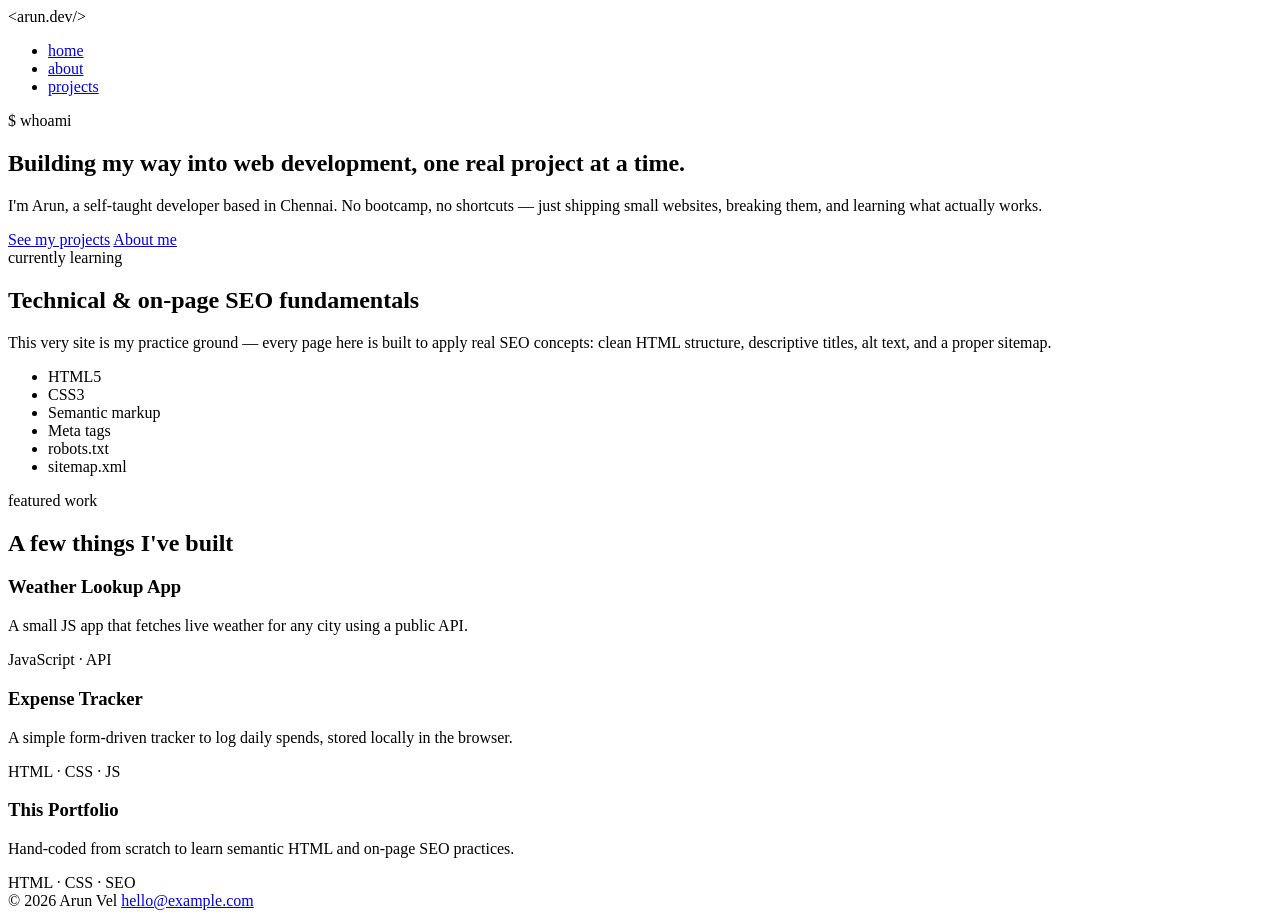
==== index.html @ 81abe114 "Rename index (1).html to index.html" ====
<!DOCTYPE html>
<html lang="en">
<head>
  <meta charset="UTF-8">
  <meta name="viewport" content="width=device-width, initial-scale=1.0">

  <!-- ===== On-Page SEO: Title & Meta Description ===== -->
  <title>Arun Vel — Self-Taught Web Developer Portfolio</title>
  <meta name="description" content="Arun Vel is a self-taught web developer learning by building real projects. Explore his work, skills, and journey from scratch to shipped websites.">
  <link rel="canonical" href="https://example.com/index.html">

  <!-- ===== Social sharing (Open Graph) ===== -->
  <meta property="og:title" content="Arun Vel — Web Developer Portfolio">
  <meta property="og:description" content="Learning web development from scratch, one real project at a time.">
  <meta property="og:type" content="website">
  <meta property="og:url" content="https://example.com/index.html">

  <link rel="stylesheet" href="style.css">
</head>
<body>

  <header>
    <div class="wrap">
      <div class="logo"><span class="bracket">&lt;</span>arun.dev<span class="bracket">/&gt;</span></div>
      <nav>
        <ul>
          <li><a href="index.html" class="active">home</a></li>
          <li><a href="about.html">about</a></li>
          <li><a href="projects.html">projects</a></li>
        </ul>
      </nav>
    </div>
  </header>

  <main>
    <section class="hero">
      <div class="wrap">
        <p class="prompt-line">$ whoami<span class="caret"></span></p>
        <!-- H1: one per page, describes the page's main subject -->
        <h1>Building my way into web development, one real project at a time.</h1>
        <p class="lede">I'm Arun, a self-taught developer based in Chennai. No bootcamp, no shortcuts — just shipping small websites, breaking them, and learning what actually works.</p>
        <div class="btn-row">
          <a href="projects.html" class="btn primary">See my projects</a>
          <a href="about.html" class="btn ghost">About me</a>
        </div>
      </div>
    </section>

    <section class="block">
      <div class="wrap">
        <span class="eyebrow">currently learning</span>
        <h2>Technical &amp; on-page SEO fundamentals</h2>
        <p>This very site is my practice ground — every page here is built to apply real SEO concepts: clean HTML structure, descriptive titles, alt text, and a proper sitemap.</p>
        <ul class="stack-list">
          <li>HTML5</li>
          <li>CSS3</li>
          <li>Semantic markup</li>
          <li>Meta tags</li>
          <li>robots.txt</li>
          <li>sitemap.xml</li>
        </ul>
      </div>
    </section>

    <section class="block">
      <div class="wrap">
        <span class="eyebrow">featured work</span>
        <h2>A few things I've built</h2>
        <div class="card-grid">
          <div class="card">
            <h3>Weather Lookup App</h3>
            <p>A small JS app that fetches live weather for any city using a public API.</p>
            <span class="tag">JavaScript · API</span>
          </div>
          <div class="card">
            <h3>Expense Tracker</h3>
            <p>A simple form-driven tracker to log daily spends, stored locally in the browser.</p>
            <span class="tag">HTML · CSS · JS</span>
          </div>
          <div class="card">
            <h3>This Portfolio</h3>
            <p>Hand-coded from scratch to learn semantic HTML and on-page SEO practices.</p>
            <span class="tag">HTML · CSS · SEO</span>
          </div>
        </div>
      </div>
    </section>
  </main>

  <footer>
    <div class="wrap">
      <span>&copy; 2026 Arun Vel</span>
      <span><a href="mailto:hello@example.com">hello@example.com</a></span>
    </div>
  </footer>

</body>
</html>
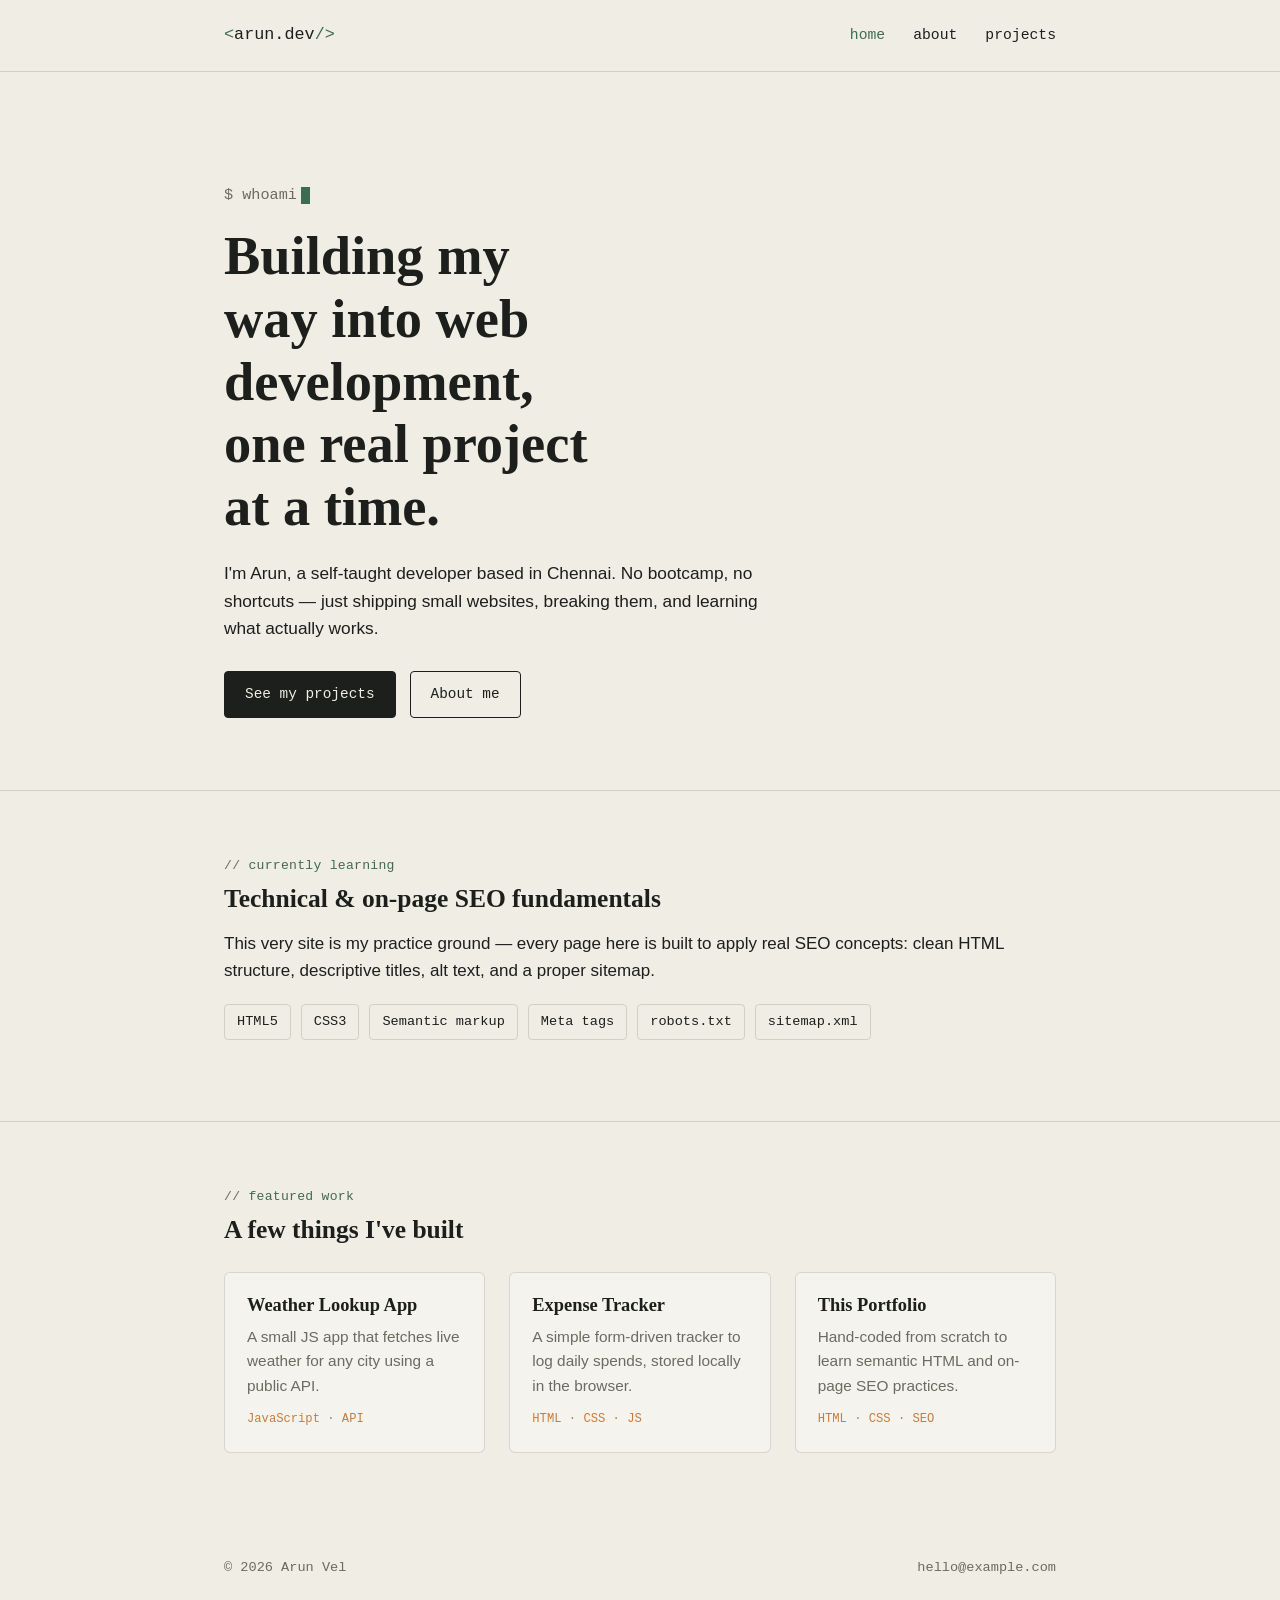
==== commit 24630ece: "Update index.html" ====
--- a/index.html
+++ b/index.html
@@ -96,3 +96,6 @@
 
 </body>
 </html>
+
+
+
--- a/style.css
+++ b/style.css
@@ -0,0 +1,224 @@
+/* ===========================================================
+   Arun Vel — Portfolio
+   Design tokens
+   Paper:      #EFEDE4
+   Ink:        #1C1F1B
+   Accent:     #3F6C51  (terminal green)
+   Amber:      #C97B3D  (used sparingly)
+   Muted:      #6B6B60
+   Display:    'Fraunces', serif
+   Body:       'IBM Plex Sans', sans-serif
+   Mono:       'IBM Plex Mono', monospace
+   =========================================================== */
+
+@import url('https://fonts.googleapis.com/css2?family=Fraunces:opsz,wght@9..144,400;9..144,600;9..144,700&family=IBM+Plex+Sans:wght@400;500;600&family=IBM+Plex+Mono:wght@400;500&display=swap');
+
+:root {
+  --paper: #EFEDE4;
+  --ink: #1C1F1B;
+  --accent: #3F6C51;
+  --amber: #C97B3D;
+  --muted: #6B6B60;
+  --line: rgba(28, 31, 27, 0.14);
+}
+
+* { box-sizing: border-box; }
+
+html { scroll-behavior: smooth; }
+
+body {
+  margin: 0;
+  background: var(--paper);
+  color: var(--ink);
+  font-family: 'IBM Plex Sans', sans-serif;
+  font-size: 17px;
+  line-height: 1.6;
+}
+
+a { color: var(--accent); text-decoration: none; }
+a:hover { text-decoration: underline; }
+a:focus-visible, button:focus-visible { outline: 2px solid var(--accent); outline-offset: 3px; }
+
+img { max-width: 100%; display: block; border-radius: 4px; }
+
+h1, h2, h3 {
+  font-family: 'Fraunces', serif;
+  font-weight: 600;
+  line-height: 1.15;
+  margin: 0 0 0.4em;
+}
+
+.mono {
+  font-family: 'IBM Plex Mono', monospace;
+}
+
+.eyebrow {
+  font-family: 'IBM Plex Mono', monospace;
+  font-size: 0.82rem;
+  color: var(--accent);
+  letter-spacing: 0.02em;
+  display: block;
+  margin-bottom: 0.6em;
+}
+
+.eyebrow::before { content: "// "; color: var(--muted); }
+
+.wrap {
+  max-width: 880px;
+  margin: 0 auto;
+  padding: 0 24px;
+}
+
+/* ---------- Header / nav ---------- */
+header {
+  border-bottom: 1px solid var(--line);
+  padding: 22px 0;
+}
+
+header .wrap {
+  display: flex;
+  justify-content: space-between;
+  align-items: center;
+}
+
+.logo {
+  font-family: 'IBM Plex Mono', monospace;
+  font-weight: 500;
+  font-size: 1.05rem;
+}
+
+.logo .bracket { color: var(--accent); }
+
+nav ul {
+  list-style: none;
+  display: flex;
+  gap: 28px;
+  margin: 0;
+  padding: 0;
+  font-family: 'IBM Plex Mono', monospace;
+  font-size: 0.92rem;
+}
+
+nav a { color: var(--ink); }
+nav a.active { color: var(--accent); }
+
+/* ---------- Hero ---------- */
+.hero {
+  padding: 96px 0 72px;
+  border-bottom: 1px solid var(--line);
+}
+
+.prompt-line {
+  font-family: 'IBM Plex Mono', monospace;
+  color: var(--muted);
+  font-size: 0.95rem;
+  margin-bottom: 18px;
+}
+
+.prompt-line .caret {
+  display: inline-block;
+  width: 9px;
+  height: 1.1em;
+  background: var(--accent);
+  margin-left: 4px;
+  vertical-align: text-bottom;
+  animation: blink 1.1s steps(1) infinite;
+}
+
+@keyframes blink { 50% { opacity: 0; } }
+
+.hero h1 {
+  font-size: clamp(2.2rem, 5vw, 3.4rem);
+  max-width: 14ch;
+}
+
+.hero p.lede {
+  max-width: 56ch;
+  color: var(--ink);
+  font-size: 1.08rem;
+  margin: 18px 0 28px;
+}
+
+.btn-row { display: flex; gap: 14px; flex-wrap: wrap; }
+
+.btn {
+  font-family: 'IBM Plex Mono', monospace;
+  font-size: 0.9rem;
+  padding: 11px 20px;
+  border-radius: 4px;
+  border: 1px solid var(--ink);
+  display: inline-block;
+}
+
+.btn.primary { background: var(--ink); color: var(--paper); }
+.btn.primary:hover { background: var(--accent); border-color: var(--accent); text-decoration: none; }
+.btn.ghost { color: var(--ink); }
+.btn.ghost:hover { border-color: var(--accent); color: var(--accent); text-decoration: none; }
+
+/* ---------- Sections ---------- */
+section.block { padding: 64px 0; border-bottom: 1px solid var(--line); }
+section.block:last-of-type { border-bottom: none; }
+
+.card-grid {
+  display: grid;
+  grid-template-columns: repeat(auto-fit, minmax(240px, 1fr));
+  gap: 24px;
+  margin-top: 28px;
+}
+
+.card {
+  border: 1px solid var(--line);
+  border-radius: 6px;
+  padding: 22px;
+  background: rgba(255,255,255,0.35);
+}
+
+.card h3 { font-size: 1.15rem; margin-bottom: 8px; }
+.card p { color: var(--muted); margin: 0; font-size: 0.96rem; }
+.card .tag {
+  display: inline-block;
+  font-family: 'IBM Plex Mono', monospace;
+  font-size: 0.76rem;
+  color: var(--amber);
+  margin-top: 12px;
+}
+
+.stack-list {
+  display: flex;
+  flex-wrap: wrap;
+  gap: 10px;
+  margin-top: 20px;
+  padding: 0;
+  list-style: none;
+}
+
+.stack-list li {
+  font-family: 'IBM Plex Mono', monospace;
+  font-size: 0.85rem;
+  border: 1px solid var(--line);
+  border-radius: 4px;
+  padding: 6px 12px;
+  color: var(--ink);
+}
+
+/* ---------- Footer ---------- */
+footer {
+  padding: 40px 0;
+  font-family: 'IBM Plex Mono', monospace;
+  font-size: 0.85rem;
+  color: var(--muted);
+}
+
+footer .wrap {
+  display: flex;
+  justify-content: space-between;
+  flex-wrap: wrap;
+  gap: 12px;
+}
+
+footer a { color: var(--muted); }
+
+@media (max-width: 560px) {
+  nav ul { gap: 16px; font-size: 0.82rem; }
+  .hero { padding: 64px 0 48px; }
+}
